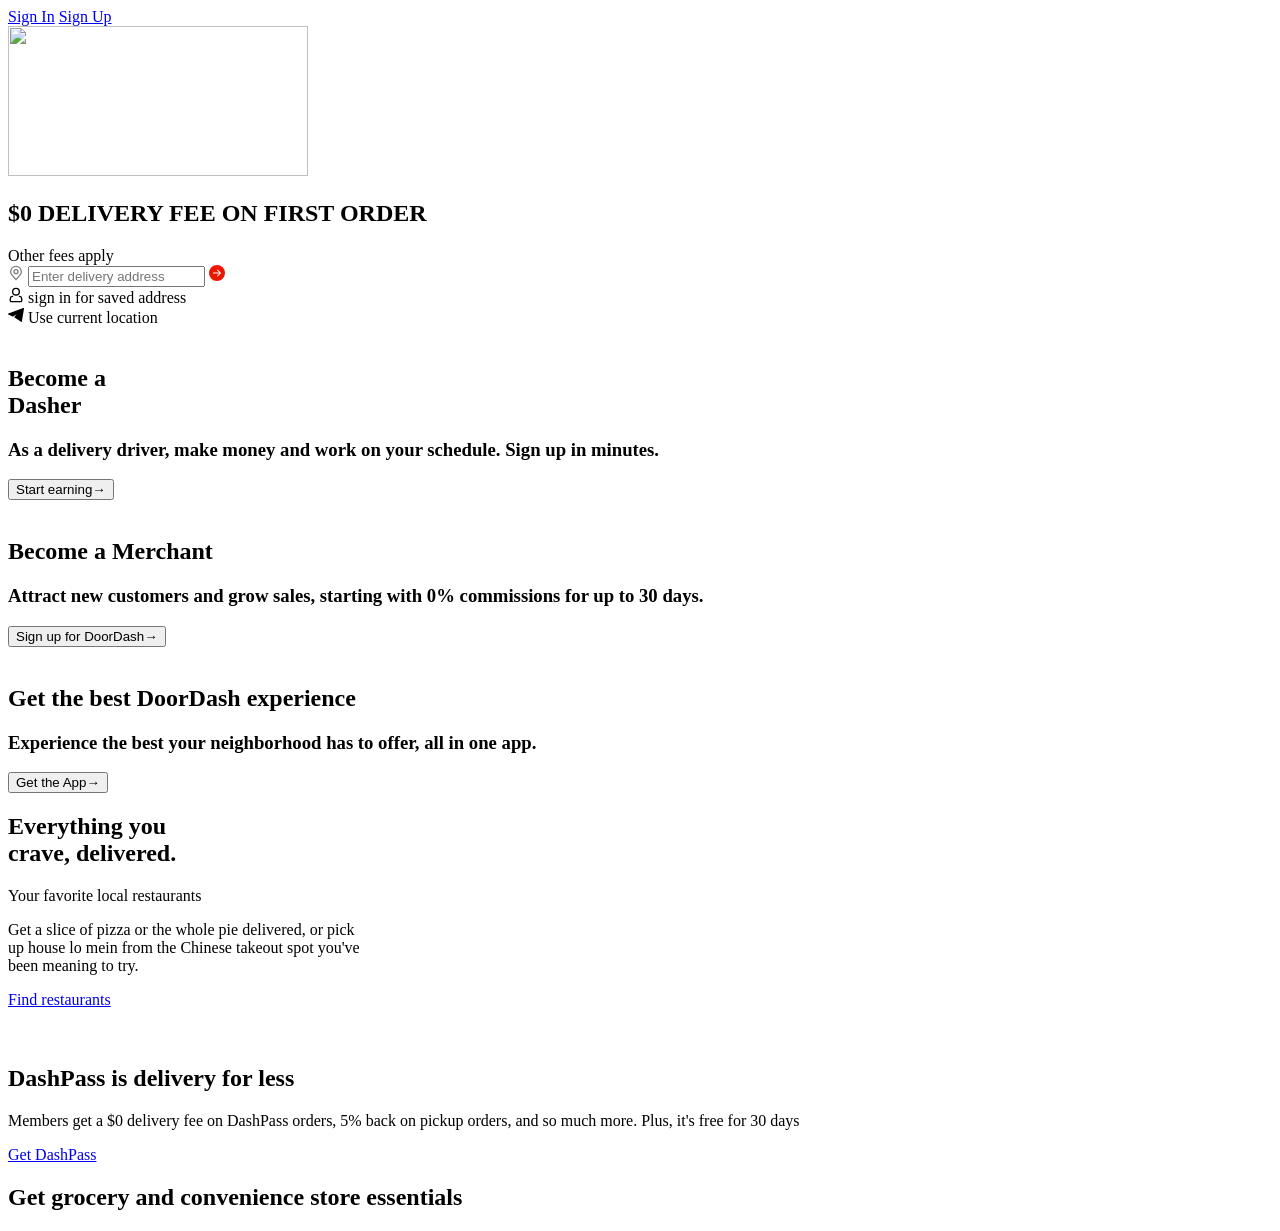
==== index.html @ 969b85f5 "pushing my second test" ====
<!DOCTYPE html>
<html lang="en">

<head>
    <meta charset="UTF-8">
    <meta name="viewport" content="width=device-width, initial-scale=1.0">
    <title>Document</title>
    <link rel="stylesheet" href="second.CSS">
</head>

<body>
    <section class="mother">
        <div class="nav_bar">
            <a class="first_link"
                href="https://identity.doordash.com/auth?client_id=1666519390426295040&intl=en-US&layout=consumer_web&prompt=none&redirect_uri=https%3A%2F%2Fwww.doordash.com%2Fpost-login%2F&response_type=code&scope=%2A&state=%2Fhome%7C%7C572debaa-ae62-4156-af1e-7f7f8213259e&_gl=1*1iv9i9h*_gcl_au*MTA0MTY2NTY2NS4xNzkxMzU4NjM3Li0uLS4xNzkxMzU4NjQ1LjQwODQyNjE5Mi4xNzkxMzU4NjQ1LjE3OTEzNTg2NDU.&_ga=2.221652188.516087473.1791358637-777897609.1791358637">Sign
                In</a>
            <a class="second_link"
                href="https://identity.doordash.com/auth/user/signup?client_id=1666519390426295040&intl=en-US&layout=consumer_web&prompt=none&redirect_uri=https%3A%2F%2Fwww.doordash.com%2Fpost-login%2F&response_type=code&scope=%2A&state=%2Fhome%7C%7C572debaa-ae62-4156-af1e-7f7f8213259e&_gl=1*1iv9i9h*_gcl_au*MTA0MTY2NTY2NS4xNzkxMzU4NjM3Li0uLS4xNzkxMzU4NjQ1LjQwODQyNjE5Mi4xNzkxMzU4NjQ1LjE3OTEzNTg2NDU.&_ga=2.221652188.516087473.1791358637-777897609.1791358637">Sign
                Up</a>
        </div>
        <div class="hero">
            <img class="logo" src="https://1000logos.net/wp-content/uploads/2021/06/DoorDash-logo.png" alt=""
                style="color: white; width: 300px; height: 150px;">
            <h1 class="delivery">$0 DELIVERY FEE ON FIRST ORDER</h1>
            <span class="other">Other fees apply</span>
            <div class="container">
                <svg xmlns="http://www.w3.org/2000/svg" width="1em" height="1em" viewBox="0 0 24 24">
                    <path d="M0 0h24v24H0z" fill="none" />
                    <g fill="none" stroke="#808080" stroke-linecap="round" stroke-linejoin="round" stroke-width="2">
                        <circle cx="12" cy="10" r="3" />
                        <path
                            d="M12 2a8 8 0 0 0-8 8c0 1.892.402 3.13 1.5 4.5L12 22l6.5-7.5c1.098-1.37 1.5-2.608 1.5-4.5a8 8 0 0 0-8-8" />
                    </g>
                </svg>

                <input placeholder="Enter delivery address" type="text">
                <svg xmlns="http://www.w3.org/2000/svg" width="1em" height="1em" viewBox="0 0 16 16">
	<path d="M0 0h16v16H0z" fill="none" />
	<path fill="#eb1701" d="M8 0a8 8 0 1 1 0 16A8 8 0 0 1 8 0M4.5 7.5a.5.5 0 0 0 0 1h5.793l-2.147 2.146a.5.5 0 0 0 .708.708l3-3a.5.5 0 0 0 0-.708l-3-3a.5.5 0 1 0-.708.708L10.293 7.5z" />
</svg>

            </div>
          <div class="bottom_hero">
              <div class="sign"><svg xmlns="http://www.w3.org/2000/svg" width="1em" height="1em" viewBox="0 0 24 24">
	<path d="M0 0h24v24H0z" fill="none" />
	<g fill="none" stroke="#000" stroke-width="2">
		<circle cx="12" cy="7" r="5" />
		<path stroke-linecap="round" stroke-linejoin="round" d="M17 14h.352a3 3 0 0 1 2.976 2.628l.391 3.124A2 2 0 0 1 18.734 22H5.266a2 2 0 0 1-1.985-2.248l.39-3.124A3 3 0 0 1 6.649 14H7" />
	</g>
</svg>
  sign in for saved address</div>
            <div class="sign"><svg xmlns="http://www.w3.org/2000/svg" width="1em" height="1em" viewBox="0 0 15 15">
	<path d="M0 0h15v15H0z" fill="none" />
	<path fill="#000" d="M14.993 1.582a.5.5 0 0 0-.661-.553l-14 5a.5.5 0 0 0-.056.918l4 2a.5.5 0 0 0 .501-.031l3.32-2.214L6.11 9.188a.5.5 0 0 0 .113.728l6 4a.5.5 0 0 0 .77-.334z" />
</svg>
  Use current location</div>
          </div>
        </div>
    </section>

    <section class="brother">
        <div class="door_dash">
            <img src="https://cdn.doordash.com/media/consumer/home/landing/new/ScootScoot.svg" alt="" width="150px">
            <h2 class="become">Become a <br>Dasher</h2>
            <h3 class="text">As a delivery driver, make money and work on your schedule. Sign up in minutes.</h3>
            <button class="start"><span>Start earning</span>→</button>
        </div>
        <div class="door_dash">
            <img src="https://cdn.doordash.com/media/consumer/home/landing/new/Storefront.svg" alt="" width="150px">
            <h2 class="become">Become a Merchant</h2>
            <h3 class="text">Attract new customers and grow sales, starting with 0% commissions for up to 30 days.</h3>
            <button class="start"><span>Sign up for DoorDash</span>→</button>
        </div>
        <div class="door_dash">
            <img src="https://cdn.doordash.com/media/consumer/home/landing/new/iphone.svg" alt="" width="150px">
            <h2 class="become">Get the best DoorDash experience</h2>
            <h3 class="text">Experience the best your neighborhood has to offer, all in one app.</h3>
            <button  class="start"><span>Get the App</span>→</button>
        </div>
    </section>
    <section>
        <div class="another_div">
            <div> <h2 class="everything">Everything you <br>crave, delivered.</h2>
                <span class="favorite">Your favorite local restaurants</span>
                <p class="text_2">Get a slice of pizza or the whole pie delivered, or pick <br>up house lo mein from the Chinese takeout spot you've <br>been meaning to try.</p>
                <a class="find" href="https://www.doordash.com/restaurants-near-me/">Find restaurants</a>
            </div>
            <img class="lady" src="https://img.cdn4dd.com/cdn-cgi/image/fit=cover,format=auto,quality=60/https://cdn.doordash.com/managed/consumer/seo/home/landing_cta/download_the_app_desktop.png" alt="">
        </div>

        <div class="another_container">
            <div class="another_div now">
                <img src="https://img.cdn4dd.com/cdn-cgi/image/fit=cover,format=auto,quality=60/https://cdn.doordash.com/managed/consumer/seo/home/landing_cta/dashpass_desktop.png" alt="">
                <div>
                    <h2 class="everything">DashPass is delivery for less</h2>
                    <p  class="text_2">Members get a $0 delivery fee on DashPass orders, 5% back on pickup orders, and so much more. Plus, it's free for 30 days</p>

                    <a class="find" href="https://www.doordash.com/dashpass/">Get DashPass</a>
                </div>
            </div>
        </div>
        <div class="fruit_image">
            <h2 class="delivery">Get grocery and convenience store essentials</h2>
        </div>
    </section>
</body>

</html>
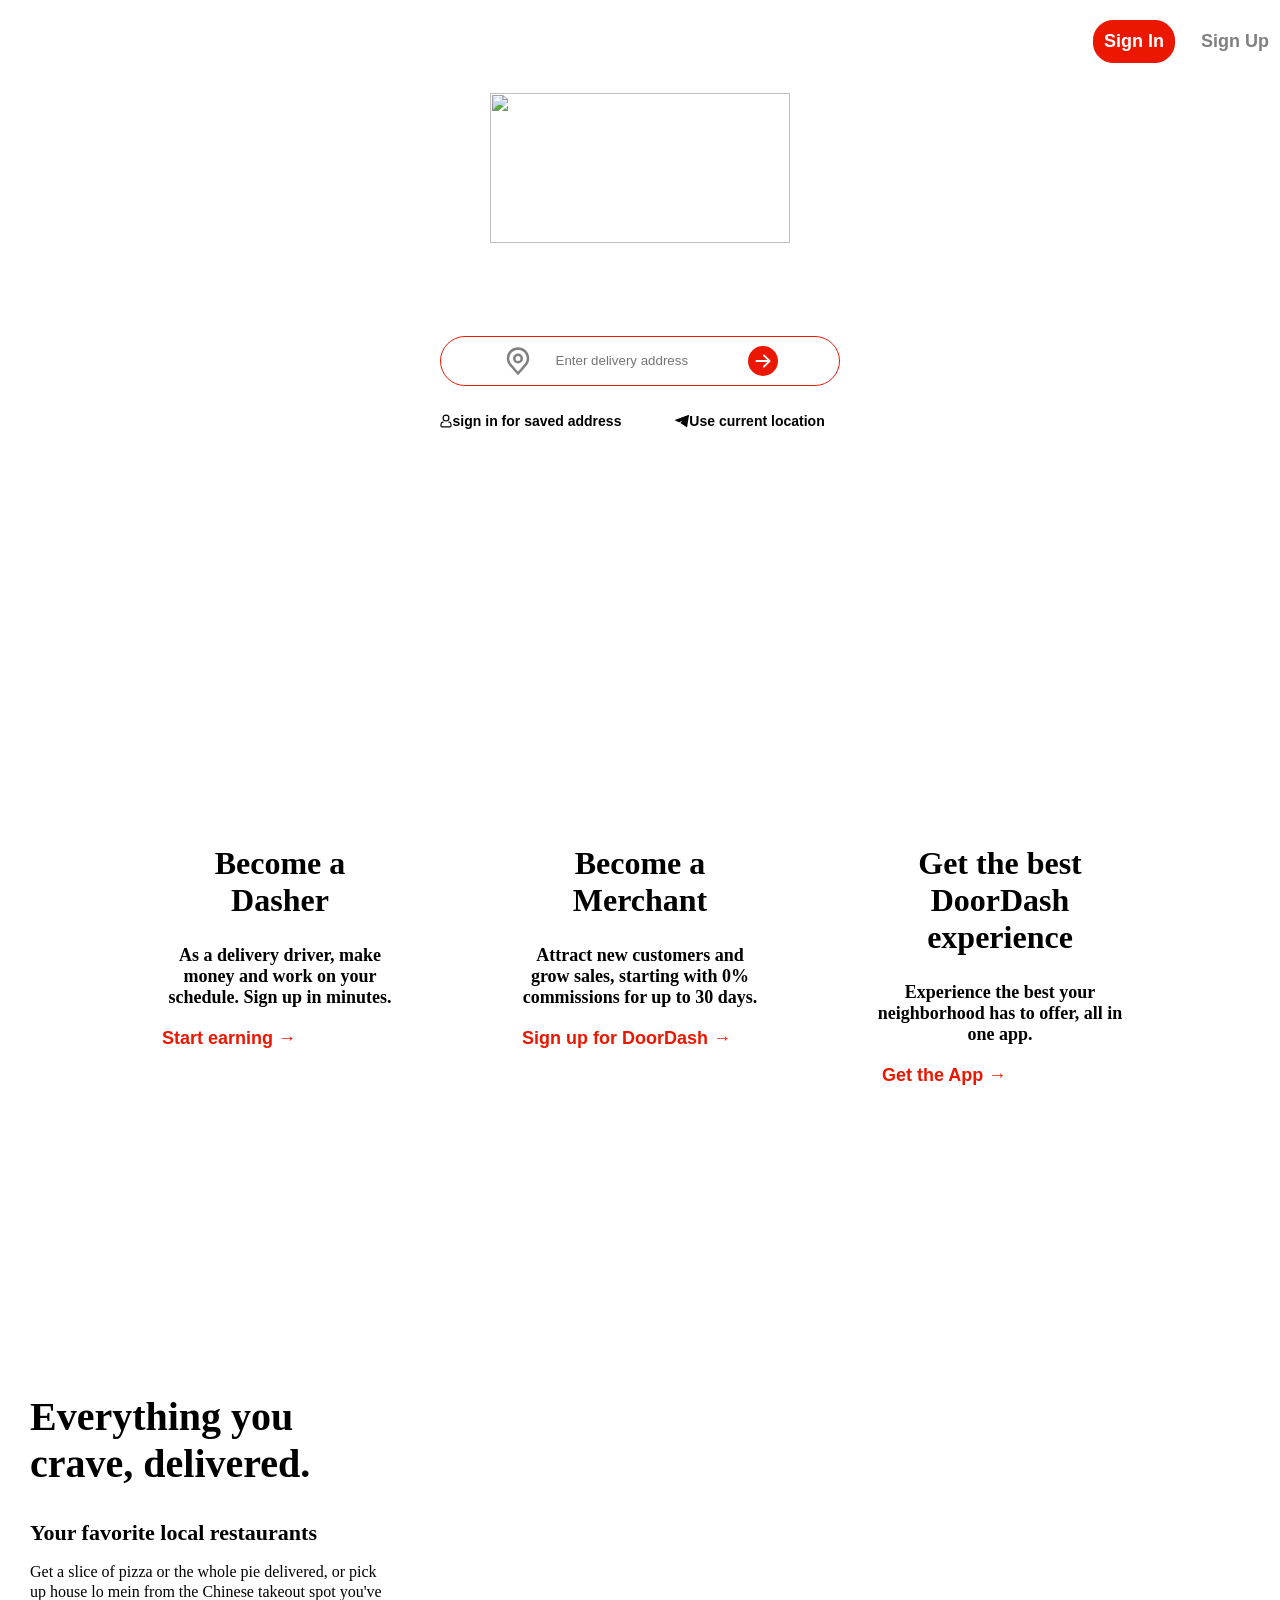
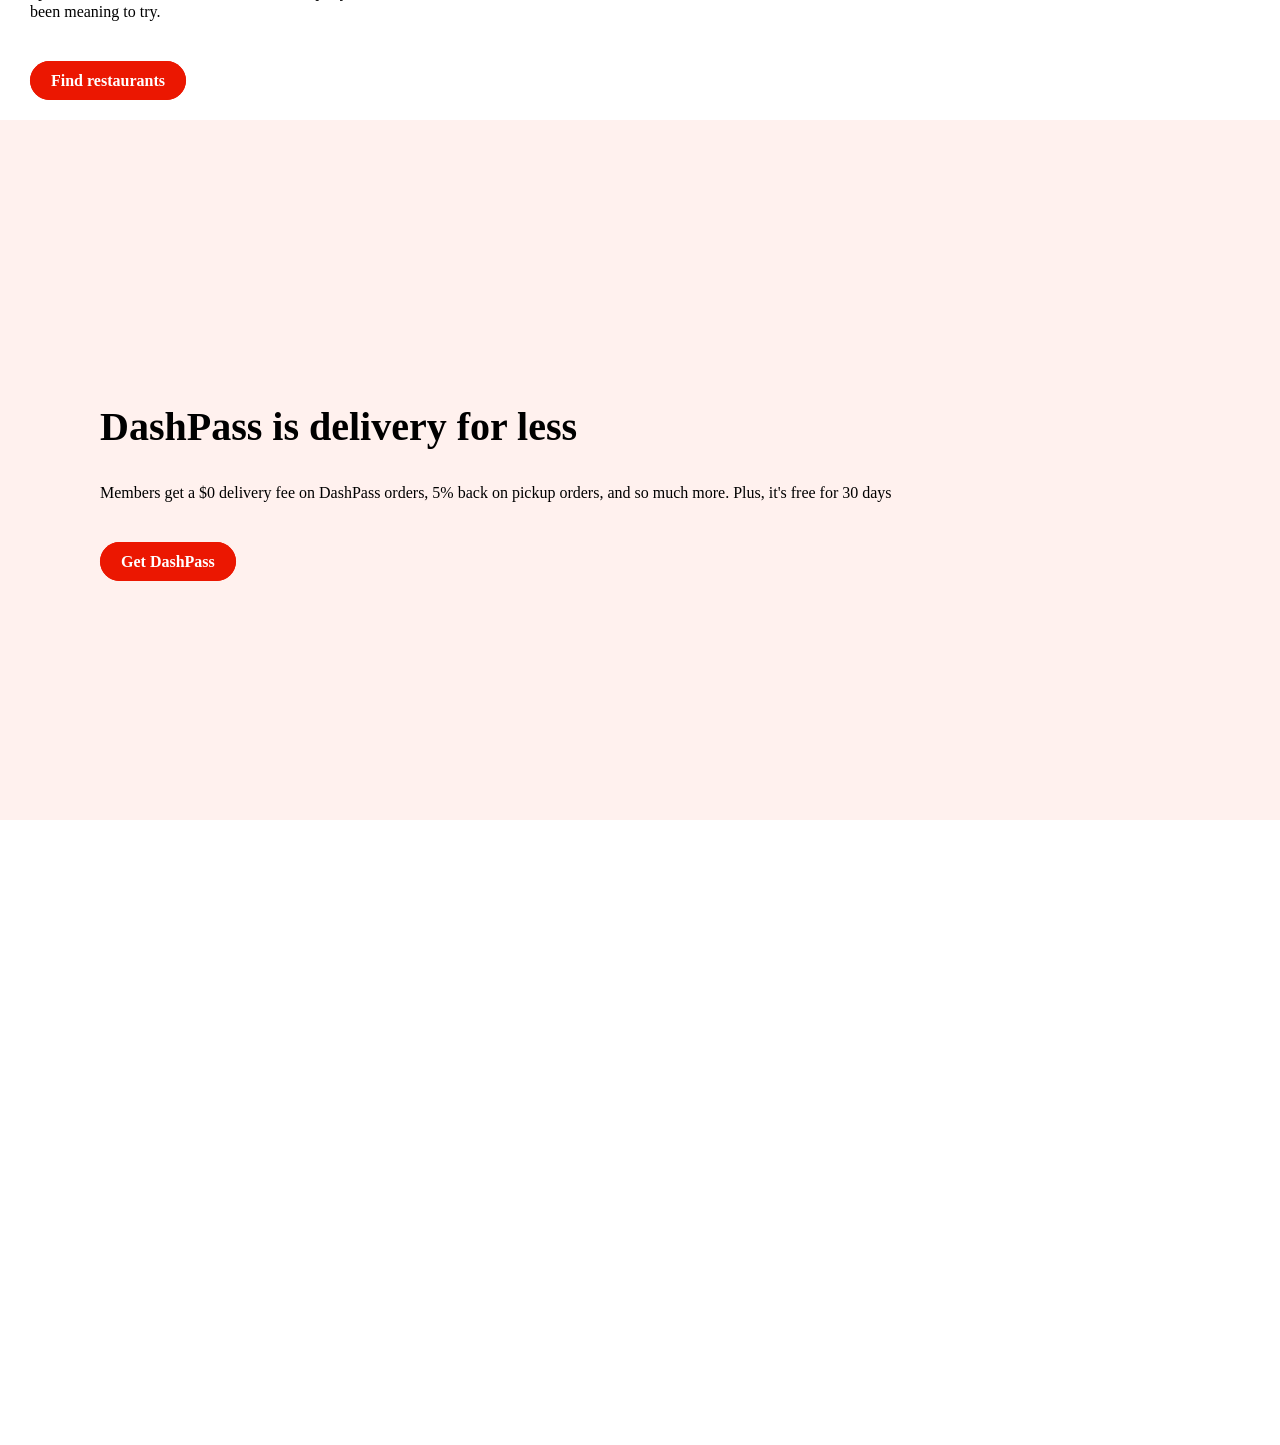
==== commit fdb0ec00: "pushing my file" ====
--- a/index.html
+++ b/index.html
@@ -5,7 +5,7 @@
     <meta charset="UTF-8">
     <meta name="viewport" content="width=device-width, initial-scale=1.0">
     <title>Document</title>
-    <link rel="stylesheet" href="second.CSS">
+    <link rel="stylesheet" href="index.CSS">
 </head>
 
 <body>
--- a/index.CSS
+++ b/index.CSS
@@ -0,0 +1,229 @@
+body {
+    margin: 0;
+    padding: 0;
+    width: 100%;
+}
+* {
+    box-sizing: border-box;
+}
+
+.mother {
+    background-image: url(https://img.cdn4dd.com/cdn-cgi/image/fit=cover,width=1440,height=648,format=auto,quality=60/https://cdn.doordash.com/managed/consumer/seo/home/hero_v3/hero_desktop.png);
+    background-repeat: no-repeat;
+    background-size: cover;
+    width: 100%;
+    height: 700px;
+    font-family: 'Segoe UI', Tahoma, Geneva, Verdana, sans-serif;
+}
+
+.nav_bar {
+    display: flex;
+    justify-content: end;
+    align-items: center;
+    padding-top: 20px;
+    gap: 15px;
+}
+
+.nav_bar a {
+    font-weight: 800;
+    font-size: 18px;
+    justify-self: end;
+    text-align: center;
+    text-decoration: none;
+}
+
+.first_link {
+    /* display: flex;
+    justify-content: right; */
+    border-radius: 20px;
+    width: fit-content;
+    border: 1px solid #eb1701;
+    background-color: #eb1701;
+    color: white;
+    padding: 10px 10px;
+}
+
+.second_link {
+    /* display: flex;
+    justify-content: ; */
+     border-radius: 20px;
+    width: fit-content;
+    border: 1px solid white;
+    background-color: white;
+    color: grey;
+    padding: 10px 10px;
+}
+
+.hero {
+    display: flex;
+    flex-direction: column;
+    align-items: center;
+    justify-content: center;
+    padding: 30px 30px;
+}
+
+.logo {
+    margin-bottom: 0;
+}
+
+.delivery {
+    font-weight: bolder;
+    font-size: 30px;
+    text-align: center;
+    color: white;
+    margin-bottom: 0;
+}
+
+.other {
+    font-size: 12px;
+    font-weight: 400;
+    text-align: center;
+    color: white;
+    margin-bottom: 20px;
+}
+
+.container input {
+    border: 1px solid white;
+}
+
+.container {
+    width: 400px;
+    height: 50px;
+    background-color: white;
+    border-radius: 25px;
+    border:1px solid #eb1701;
+    display: flex;
+    align-items: center;
+    justify-content: center;
+    gap: 20px;
+    font-size: 30px;
+}
+
+.bottom_hero {
+    display: flex;
+    gap: 20px;
+    margin-top: 20px;
+}
+
+.sign {
+    color: black;
+    background-color: white;
+    border: 1p solid white;
+    border-radius: 20px;
+    width: 200px;
+    height: 30px;
+    display: flex;
+    align-items: center;
+    justify-content: center;
+    text-align: center;
+    font-weight: 700;
+    font-size: 14px;
+}
+
+.brother {
+    height: 500;
+    padding: 100px 100px 30px 100px;
+    display: flex;
+    justify-content: space-around;
+    align-items: center;
+    text-align: center;
+}
+
+.door_dash {
+    width: 250px;
+    height: 500px;
+}
+
+.become {
+    font-size: 32px;
+    font-weight: 800;
+    text-align: center;
+}
+
+.text {
+    /* font-weight: 500; */
+    font-size: 18px;
+    text-align: center;
+}
+
+.start {
+    color: #eb1701;
+    font-size: 18px;
+    font-weight: 800;
+    background-color: white;
+    cursor: pointer;
+    border: 1px solid white;
+    display: flex;
+    align-items: center;
+    justify-content: center;
+    text-align: center;
+    gap: 5px;
+}
+
+.another_div {
+    /* height: 250px;
+    width: 500px; */
+    padding: 30px;
+    display:flex;
+    gap: 70px;
+}
+
+.everything {
+    font-size: 40px;
+    font-weight: 800;
+    text-align: left;
+}
+
+.favorite {
+    font-size: 22px;
+    font-weight: 800;
+    text-align: left;
+}
+
+.text_2 {
+    font-size: 16px;
+    font-weight: 500;
+    text-align: left;
+    line-height: 20px;
+    margin-bottom: 50px;
+}
+
+.find {
+    color: white;
+    background-color: #eb1701;
+    width: fit-content;
+    padding: 10px 20px;
+    text-decoration: none;
+    border:1px solid #eb1701;
+    border-radius: 25px;
+    font-size: 16px;
+    font-weight: 700;
+}
+
+.lady {
+    display: flex;
+    justify-content: end;
+    align-items: center;
+    margin-bottom: 0;
+}
+
+.another_container {
+    background-color: #fff1ee;
+    height: 700px;
+    width: 100%;
+    display: flex;
+    align-items: center;
+    /* justify-content: center; */
+}
+
+.now {
+    display: flex;
+    justify-content: center;
+    align-items: center;
+}
+
+.fruit_image {
+    background-image: url(https://img.cdn4dd.com/cdn-cgi/image/fit=cover,format=auto,quality=60/https://cdn.doordash.com/managed/consumer/seo/home/landing_cta/grocery_desktop.png);
+    background-repeat: no-repeat;
+    background-size: cover;
+    height: 600px;}
